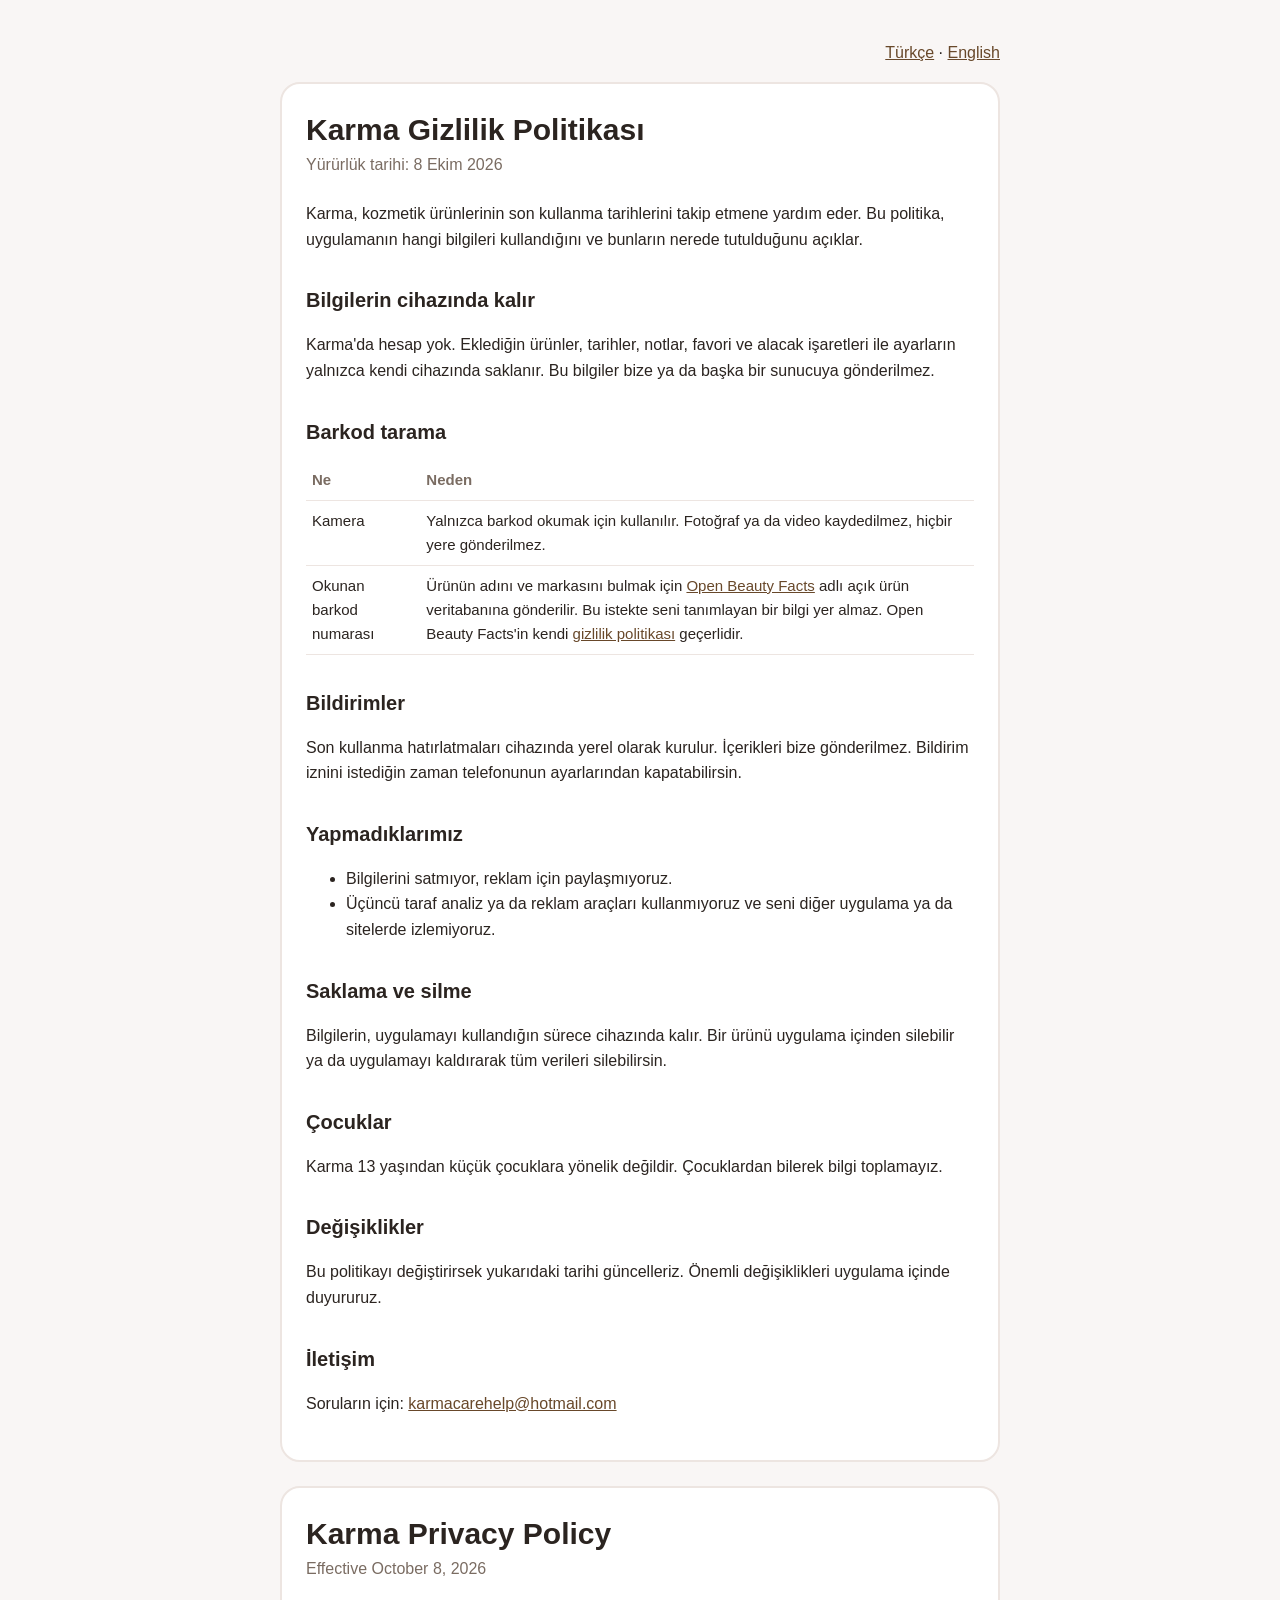
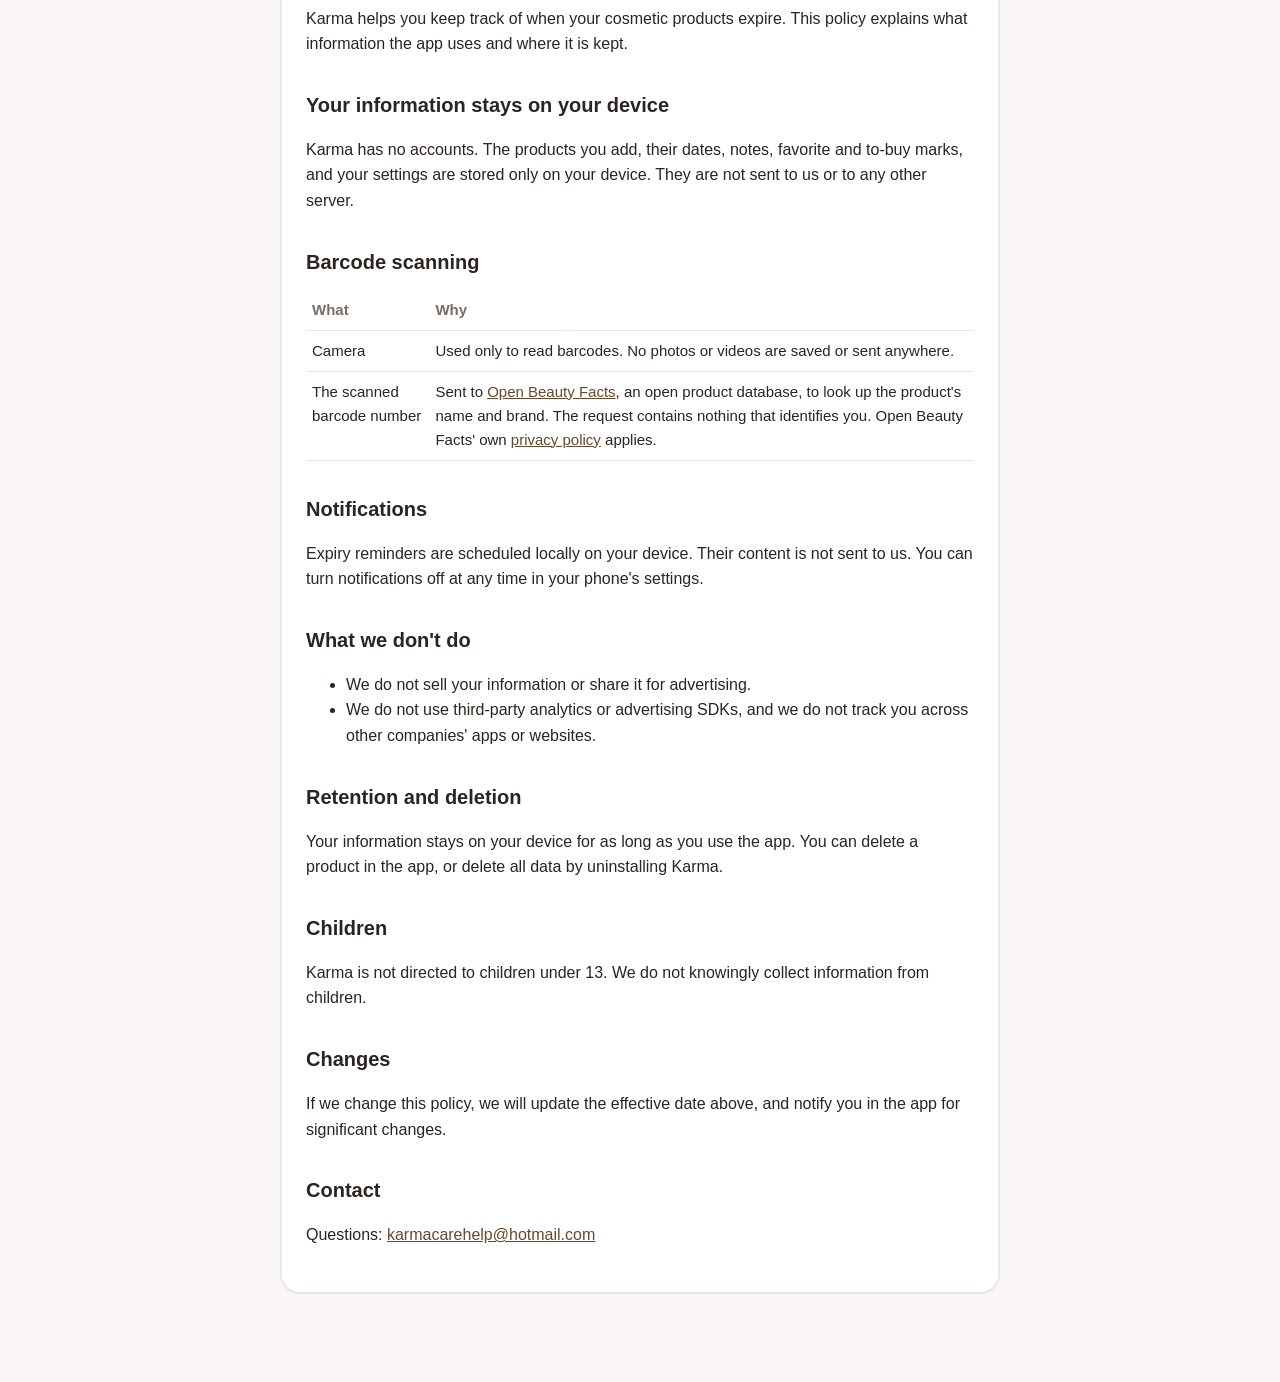
==== privacy.html @ 57e9ef70 "Add Karma privacy policy and support pages" ====
<!doctype html>
<html lang="tr">
<head>
<meta charset="utf-8">
<meta name="viewport" content="width=device-width, initial-scale=1">
<title>Karma Privacy Policy</title>
<link rel="stylesheet" href="style.css">
</head>
<body>
<main>
<p class="lang"><a href="#tr">Türkçe</a> · <a href="#en">English</a></p>

<article id="tr" lang="tr">
<h1>Karma Gizlilik Politikası</h1>
<p class="meta">Yürürlük tarihi: 8 Ekim 2026</p>

<p>Karma, kozmetik ürünlerinin son kullanma tarihlerini takip etmene yardım eder. Bu politika, uygulamanın hangi bilgileri kullandığını ve bunların nerede tutulduğunu açıklar.</p>

<h2>Bilgilerin cihazında kalır</h2>
<p>Karma'da hesap yok. Eklediğin ürünler, tarihler, notlar, favori ve alacak işaretleri ile ayarların yalnızca kendi cihazında saklanır. Bu bilgiler bize ya da başka bir sunucuya gönderilmez.</p>

<h2>Barkod tarama</h2>
<table>
  <tr><th>Ne</th><th>Neden</th></tr>
  <tr><td>Kamera</td><td>Yalnızca barkod okumak için kullanılır. Fotoğraf ya da video kaydedilmez, hiçbir yere gönderilmez.</td></tr>
  <tr><td>Okunan barkod numarası</td><td>Ürünün adını ve markasını bulmak için <a href="https://world.openbeautyfacts.org">Open Beauty Facts</a> adlı açık ürün veritabanına gönderilir. Bu istekte seni tanımlayan bir bilgi yer almaz. Open Beauty Facts'in kendi <a href="https://world.openbeautyfacts.org/privacy">gizlilik politikası</a> geçerlidir.</td></tr>
</table>

<h2>Bildirimler</h2>
<p>Son kullanma hatırlatmaları cihazında yerel olarak kurulur. İçerikleri bize gönderilmez. Bildirim iznini istediğin zaman telefonunun ayarlarından kapatabilirsin.</p>

<h2>Yapmadıklarımız</h2>
<ul>
  <li>Bilgilerini satmıyor, reklam için paylaşmıyoruz.</li>
  <li>Üçüncü taraf analiz ya da reklam araçları kullanmıyoruz ve seni diğer uygulama ya da sitelerde izlemiyoruz.</li>
</ul>

<h2>Saklama ve silme</h2>
<p>Bilgilerin, uygulamayı kullandığın sürece cihazında kalır. Bir ürünü uygulama içinden silebilir ya da uygulamayı kaldırarak tüm verileri silebilirsin.</p>

<h2>Çocuklar</h2>
<p>Karma 13 yaşından küçük çocuklara yönelik değildir. Çocuklardan bilerek bilgi toplamayız.</p>

<h2>Değişiklikler</h2>
<p>Bu politikayı değiştirirsek yukarıdaki tarihi güncelleriz. Önemli değişiklikleri uygulama içinde duyururuz.</p>

<h2>İletişim</h2>
<p>Soruların için: <a href="mailto:karmacarehelp@hotmail.com">karmacarehelp@hotmail.com</a></p>
</article>

<article id="en" lang="en">
<h1>Karma Privacy Policy</h1>
<p class="meta">Effective October 8, 2026</p>

<p>Karma helps you keep track of when your cosmetic products expire. This policy explains what information the app uses and where it is kept.</p>

<h2>Your information stays on your device</h2>
<p>Karma has no accounts. The products you add, their dates, notes, favorite and to-buy marks, and your settings are stored only on your device. They are not sent to us or to any other server.</p>

<h2>Barcode scanning</h2>
<table>
  <tr><th>What</th><th>Why</th></tr>
  <tr><td>Camera</td><td>Used only to read barcodes. No photos or videos are saved or sent anywhere.</td></tr>
  <tr><td>The scanned barcode number</td><td>Sent to <a href="https://world.openbeautyfacts.org">Open Beauty Facts</a>, an open product database, to look up the product's name and brand. The request contains nothing that identifies you. Open Beauty Facts' own <a href="https://world.openbeautyfacts.org/privacy">privacy policy</a> applies.</td></tr>
</table>

<h2>Notifications</h2>
<p>Expiry reminders are scheduled locally on your device. Their content is not sent to us. You can turn notifications off at any time in your phone's settings.</p>

<h2>What we don't do</h2>
<ul>
  <li>We do not sell your information or share it for advertising.</li>
  <li>We do not use third-party analytics or advertising SDKs, and we do not track you across other companies' apps or websites.</li>
</ul>

<h2>Retention and deletion</h2>
<p>Your information stays on your device for as long as you use the app. You can delete a product in the app, or delete all data by uninstalling Karma.</p>

<h2>Children</h2>
<p>Karma is not directed to children under 13. We do not knowingly collect information from children.</p>

<h2>Changes</h2>
<p>If we change this policy, we will update the effective date above, and notify you in the app for significant changes.</p>

<h2>Contact</h2>
<p>Questions: <a href="mailto:karmacarehelp@hotmail.com">karmacarehelp@hotmail.com</a></p>
</article>
</main>
</body>
</html>
---- style.css ----
:root { --ink: #2B2420; --muted: #7A6C62; --accent: #68482A; --bg: #F9F6F5; --card: #FFFFFF; --border: #EDE5E1; }
@media (prefers-color-scheme: dark) {
  :root { --ink: #F3EEEA; --muted: #B5A79C; --accent: #D7A9A8; --bg: #1A1614; --card: #241F1C; --border: #362F2B; }
}
body { margin: 0; background: var(--bg); color: var(--ink); font: 16px/1.6 -apple-system, BlinkMacSystemFont, "Segoe UI", sans-serif; }
main { max-width: 720px; margin: 0 auto; padding: 40px 16px 64px; }
article { background: var(--card); border: 2px solid var(--border); border-radius: 20px; padding: 28px 24px; margin-bottom: 24px; }
h1 { font-size: 30px; line-height: 1.2; margin: 0 0 4px; }
h2 { font-size: 20px; margin: 32px 0 8px; }
p, li { color: var(--ink); }
.meta { color: var(--muted); margin: 0 0 24px; }
.lang { text-align: right; margin: 0 0 16px; }
a { color: var(--accent); }
table { width: 100%; border-collapse: collapse; margin: 12px 0; font-size: 15px; }
th, td { text-align: left; vertical-align: top; padding: 8px 6px; border-bottom: 1px solid var(--border); }
th { color: var(--muted); font-weight: 600; }
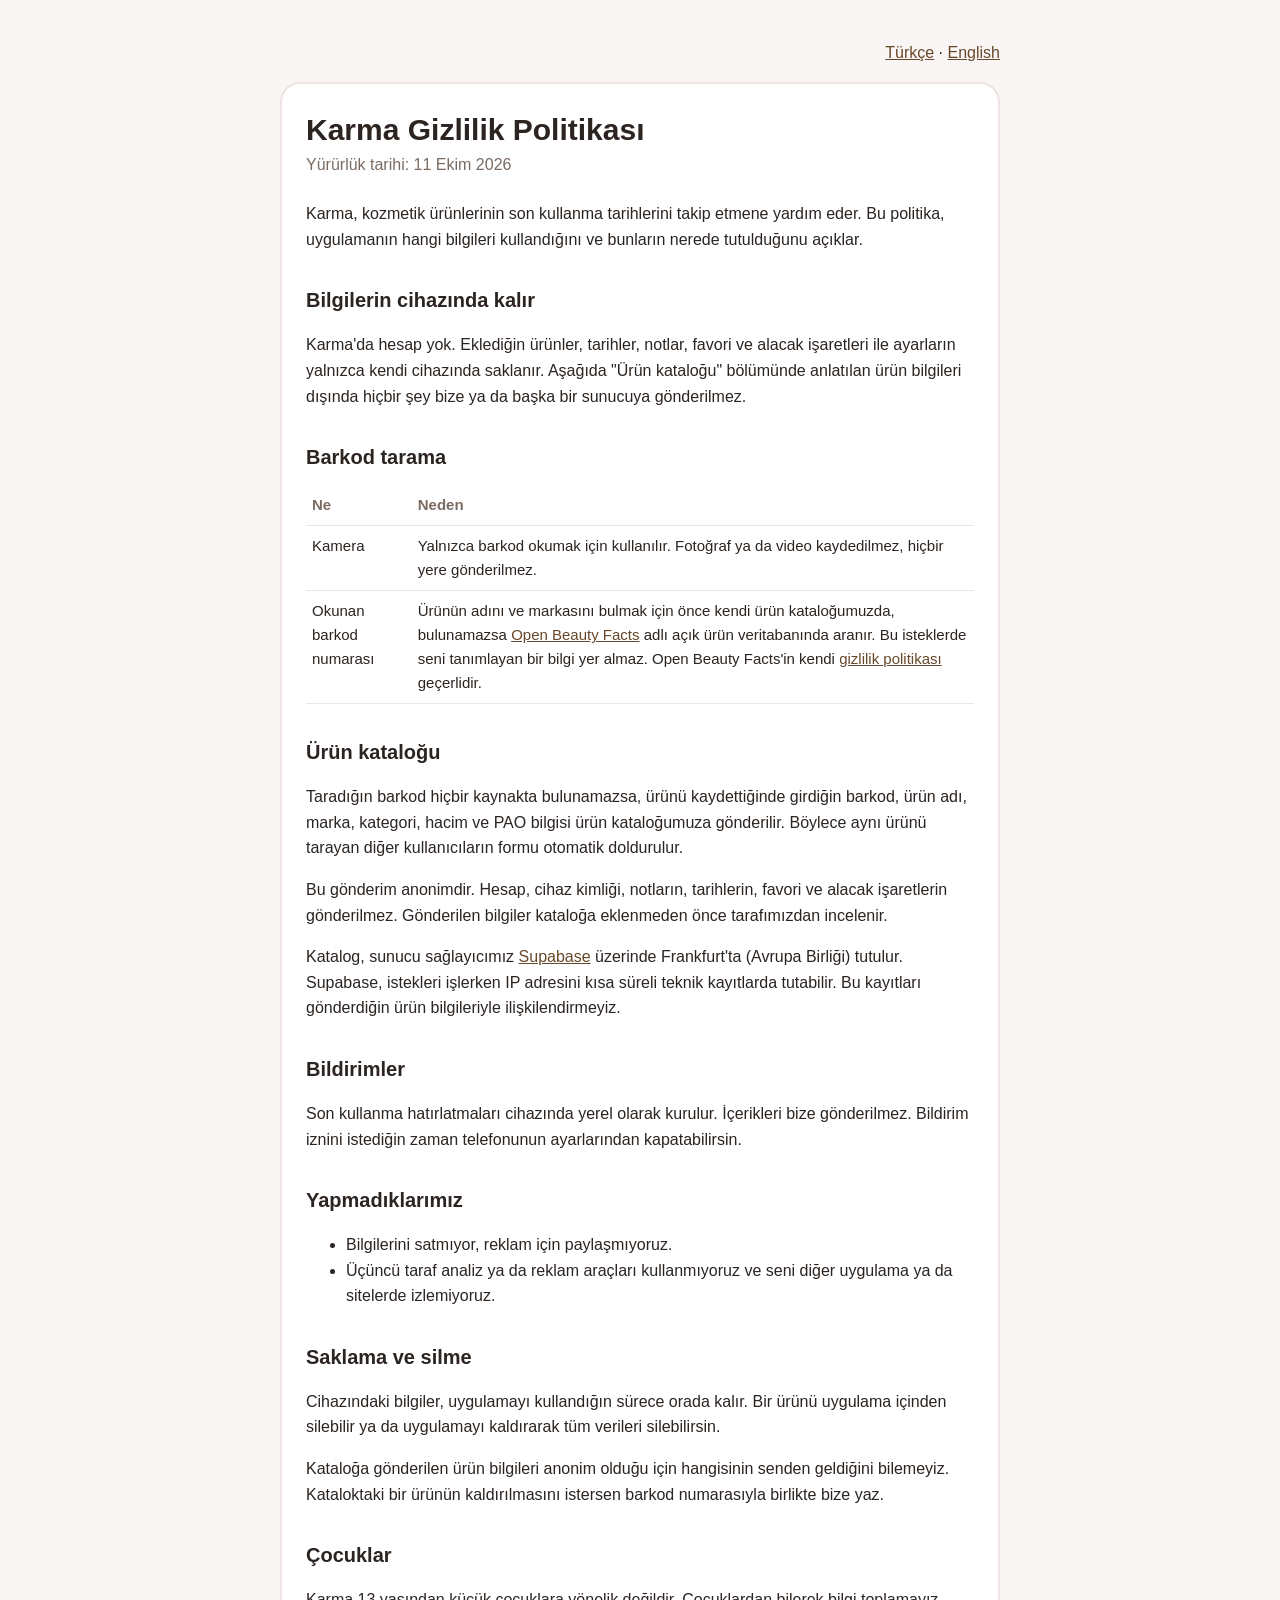
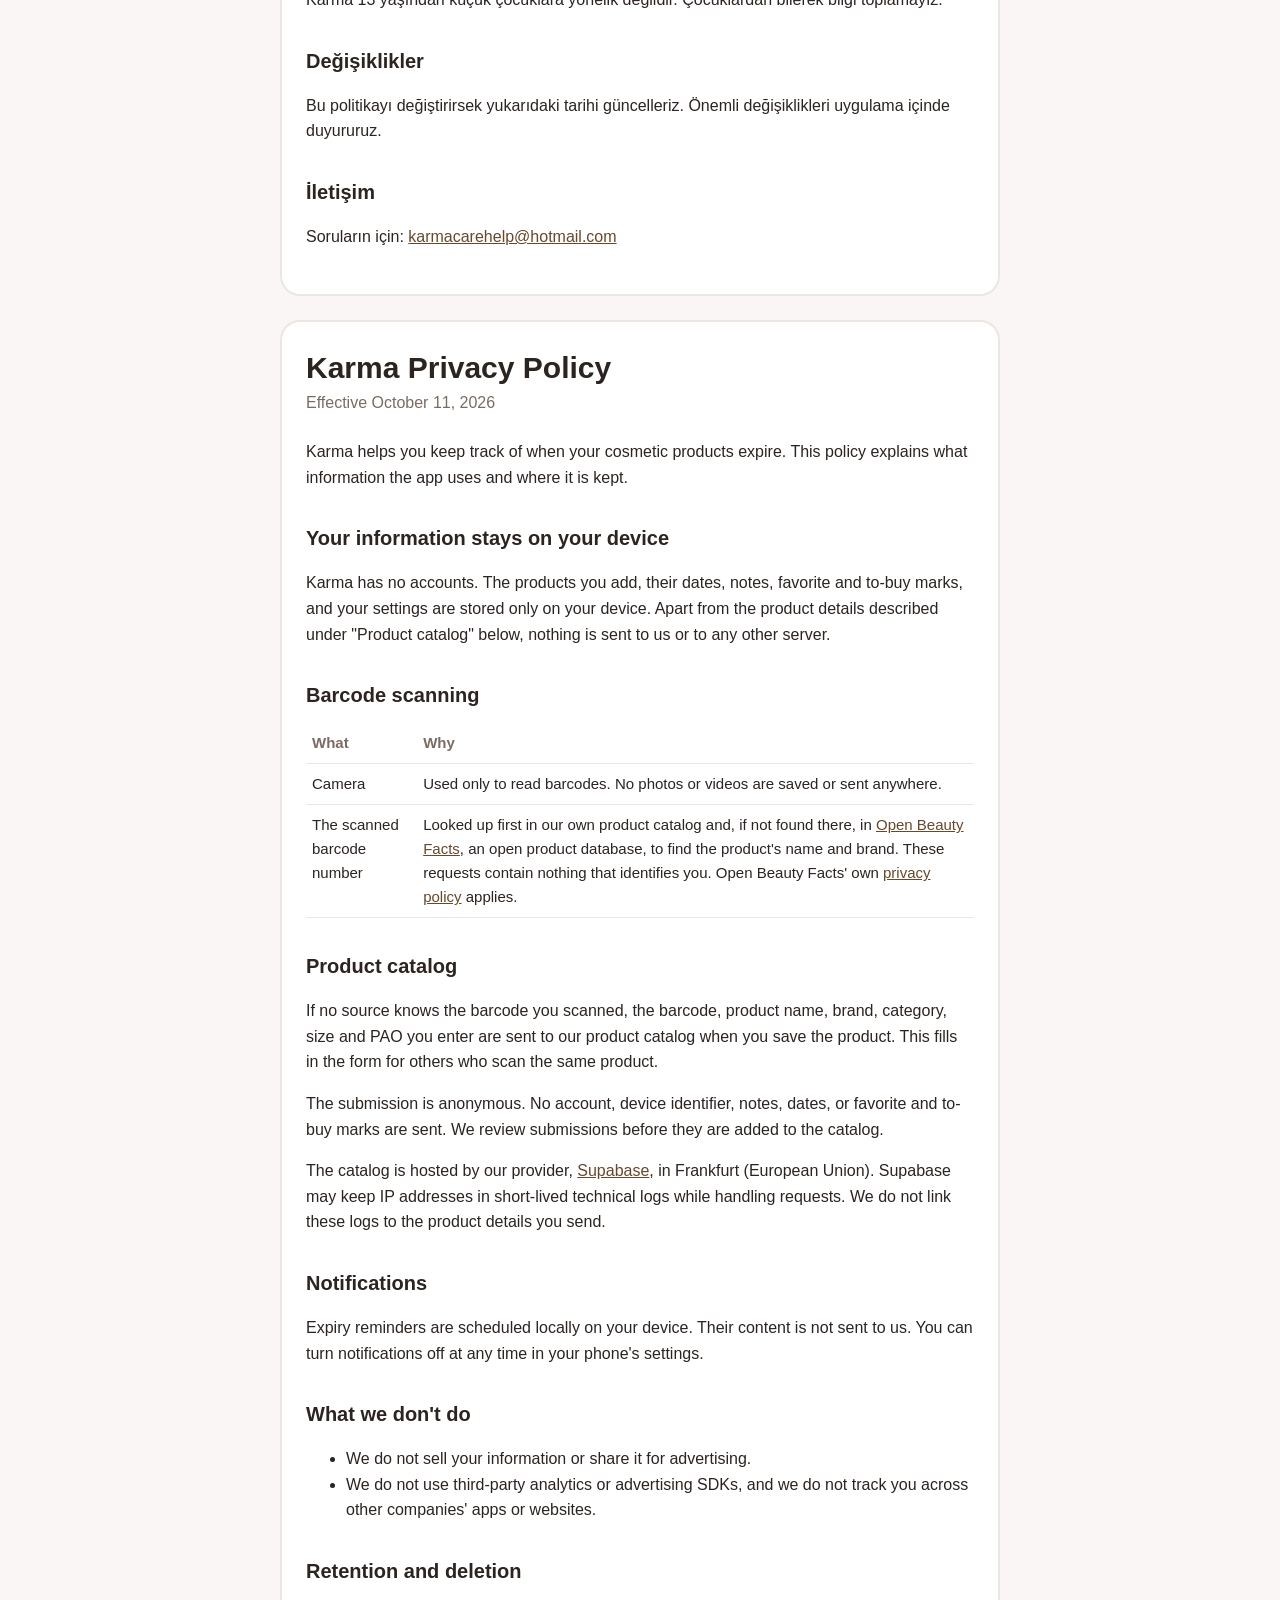
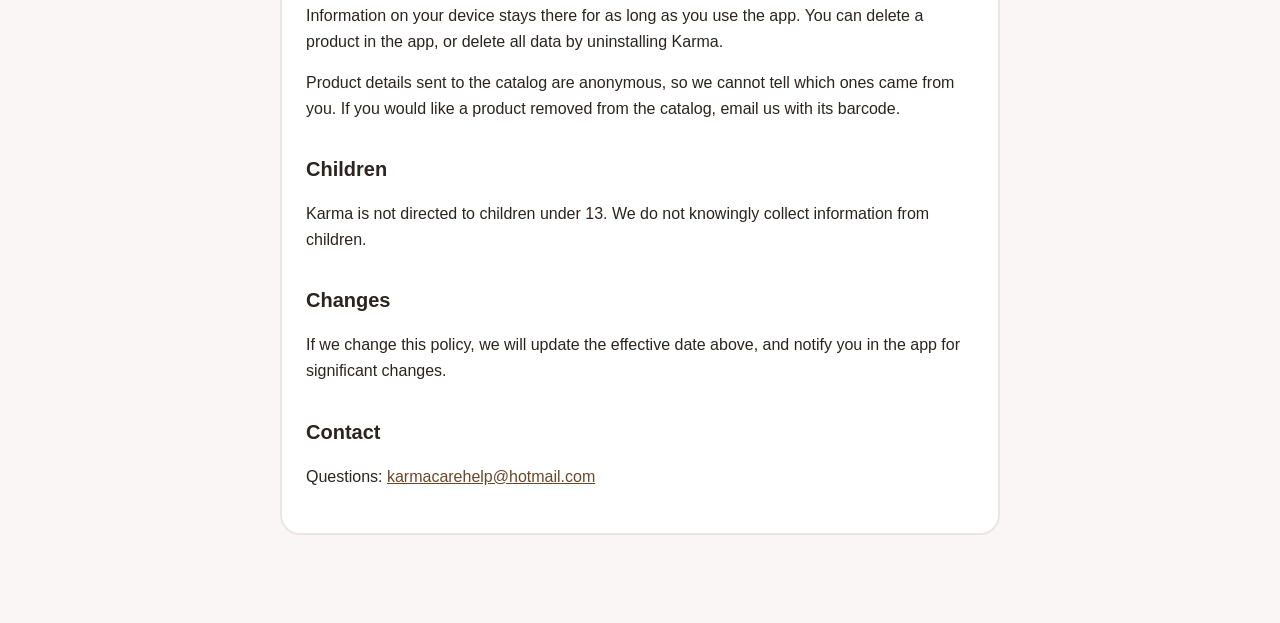
==== commit eeabbce0: "Describe the product catalog and anonymous submissions" ====
--- a/privacy.html
+++ b/privacy.html
@@ -12,19 +12,24 @@
 
 <article id="tr" lang="tr">
 <h1>Karma Gizlilik Politikası</h1>
-<p class="meta">Yürürlük tarihi: 8 Ekim 2026</p>
+<p class="meta">Yürürlük tarihi: 11 Ekim 2026</p>
 
 <p>Karma, kozmetik ürünlerinin son kullanma tarihlerini takip etmene yardım eder. Bu politika, uygulamanın hangi bilgileri kullandığını ve bunların nerede tutulduğunu açıklar.</p>
 
 <h2>Bilgilerin cihazında kalır</h2>
-<p>Karma'da hesap yok. Eklediğin ürünler, tarihler, notlar, favori ve alacak işaretleri ile ayarların yalnızca kendi cihazında saklanır. Bu bilgiler bize ya da başka bir sunucuya gönderilmez.</p>
+<p>Karma'da hesap yok. Eklediğin ürünler, tarihler, notlar, favori ve alacak işaretleri ile ayarların yalnızca kendi cihazında saklanır. Aşağıda "Ürün kataloğu" bölümünde anlatılan ürün bilgileri dışında hiçbir şey bize ya da başka bir sunucuya gönderilmez.</p>
 
 <h2>Barkod tarama</h2>
 <table>
   <tr><th>Ne</th><th>Neden</th></tr>
   <tr><td>Kamera</td><td>Yalnızca barkod okumak için kullanılır. Fotoğraf ya da video kaydedilmez, hiçbir yere gönderilmez.</td></tr>
-  <tr><td>Okunan barkod numarası</td><td>Ürünün adını ve markasını bulmak için <a href="https://world.openbeautyfacts.org">Open Beauty Facts</a> adlı açık ürün veritabanına gönderilir. Bu istekte seni tanımlayan bir bilgi yer almaz. Open Beauty Facts'in kendi <a href="https://world.openbeautyfacts.org/privacy">gizlilik politikası</a> geçerlidir.</td></tr>
+  <tr><td>Okunan barkod numarası</td><td>Ürünün adını ve markasını bulmak için önce kendi ürün kataloğumuzda, bulunamazsa <a href="https://world.openbeautyfacts.org">Open Beauty Facts</a> adlı açık ürün veritabanında aranır. Bu isteklerde seni tanımlayan bir bilgi yer almaz. Open Beauty Facts'in kendi <a href="https://world.openbeautyfacts.org/privacy">gizlilik politikası</a> geçerlidir.</td></tr>
 </table>
+
+<h2>Ürün kataloğu</h2>
+<p>Taradığın barkod hiçbir kaynakta bulunamazsa, ürünü kaydettiğinde girdiğin barkod, ürün adı, marka, kategori, hacim ve PAO bilgisi ürün kataloğumuza gönderilir. Böylece aynı ürünü tarayan diğer kullanıcıların formu otomatik doldurulur.</p>
+<p>Bu gönderim anonimdir. Hesap, cihaz kimliği, notların, tarihlerin, favori ve alacak işaretlerin gönderilmez. Gönderilen bilgiler kataloğa eklenmeden önce tarafımızdan incelenir.</p>
+<p>Katalog, sunucu sağlayıcımız <a href="https://supabase.com">Supabase</a> üzerinde Frankfurt'ta (Avrupa Birliği) tutulur. Supabase, istekleri işlerken IP adresini kısa süreli teknik kayıtlarda tutabilir. Bu kayıtları gönderdiğin ürün bilgileriyle ilişkilendirmeyiz.</p>
 
 <h2>Bildirimler</h2>
 <p>Son kullanma hatırlatmaları cihazında yerel olarak kurulur. İçerikleri bize gönderilmez. Bildirim iznini istediğin zaman telefonunun ayarlarından kapatabilirsin.</p>
@@ -36,7 +41,8 @@
 </ul>
 
 <h2>Saklama ve silme</h2>
-<p>Bilgilerin, uygulamayı kullandığın sürece cihazında kalır. Bir ürünü uygulama içinden silebilir ya da uygulamayı kaldırarak tüm verileri silebilirsin.</p>
+<p>Cihazındaki bilgiler, uygulamayı kullandığın sürece orada kalır. Bir ürünü uygulama içinden silebilir ya da uygulamayı kaldırarak tüm verileri silebilirsin.</p>
+<p>Kataloğa gönderilen ürün bilgileri anonim olduğu için hangisinin senden geldiğini bilemeyiz. Kataloktaki bir ürünün kaldırılmasını istersen barkod numarasıyla birlikte bize yaz.</p>
 
 <h2>Çocuklar</h2>
 <p>Karma 13 yaşından küçük çocuklara yönelik değildir. Çocuklardan bilerek bilgi toplamayız.</p>
@@ -50,19 +56,24 @@
 
 <article id="en" lang="en">
 <h1>Karma Privacy Policy</h1>
-<p class="meta">Effective October 8, 2026</p>
+<p class="meta">Effective October 11, 2026</p>
 
 <p>Karma helps you keep track of when your cosmetic products expire. This policy explains what information the app uses and where it is kept.</p>
 
 <h2>Your information stays on your device</h2>
-<p>Karma has no accounts. The products you add, their dates, notes, favorite and to-buy marks, and your settings are stored only on your device. They are not sent to us or to any other server.</p>
+<p>Karma has no accounts. The products you add, their dates, notes, favorite and to-buy marks, and your settings are stored only on your device. Apart from the product details described under "Product catalog" below, nothing is sent to us or to any other server.</p>
 
 <h2>Barcode scanning</h2>
 <table>
   <tr><th>What</th><th>Why</th></tr>
   <tr><td>Camera</td><td>Used only to read barcodes. No photos or videos are saved or sent anywhere.</td></tr>
-  <tr><td>The scanned barcode number</td><td>Sent to <a href="https://world.openbeautyfacts.org">Open Beauty Facts</a>, an open product database, to look up the product's name and brand. The request contains nothing that identifies you. Open Beauty Facts' own <a href="https://world.openbeautyfacts.org/privacy">privacy policy</a> applies.</td></tr>
+  <tr><td>The scanned barcode number</td><td>Looked up first in our own product catalog and, if not found there, in <a href="https://world.openbeautyfacts.org">Open Beauty Facts</a>, an open product database, to find the product's name and brand. These requests contain nothing that identifies you. Open Beauty Facts' own <a href="https://world.openbeautyfacts.org/privacy">privacy policy</a> applies.</td></tr>
 </table>
+
+<h2>Product catalog</h2>
+<p>If no source knows the barcode you scanned, the barcode, product name, brand, category, size and PAO you enter are sent to our product catalog when you save the product. This fills in the form for others who scan the same product.</p>
+<p>The submission is anonymous. No account, device identifier, notes, dates, or favorite and to-buy marks are sent. We review submissions before they are added to the catalog.</p>
+<p>The catalog is hosted by our provider, <a href="https://supabase.com">Supabase</a>, in Frankfurt (European Union). Supabase may keep IP addresses in short-lived technical logs while handling requests. We do not link these logs to the product details you send.</p>
 
 <h2>Notifications</h2>
 <p>Expiry reminders are scheduled locally on your device. Their content is not sent to us. You can turn notifications off at any time in your phone's settings.</p>
@@ -74,7 +85,8 @@
 </ul>
 
 <h2>Retention and deletion</h2>
-<p>Your information stays on your device for as long as you use the app. You can delete a product in the app, or delete all data by uninstalling Karma.</p>
+<p>Information on your device stays there for as long as you use the app. You can delete a product in the app, or delete all data by uninstalling Karma.</p>
+<p>Product details sent to the catalog are anonymous, so we cannot tell which ones came from you. If you would like a product removed from the catalog, email us with its barcode.</p>
 
 <h2>Children</h2>
 <p>Karma is not directed to children under 13. We do not knowingly collect information from children.</p>
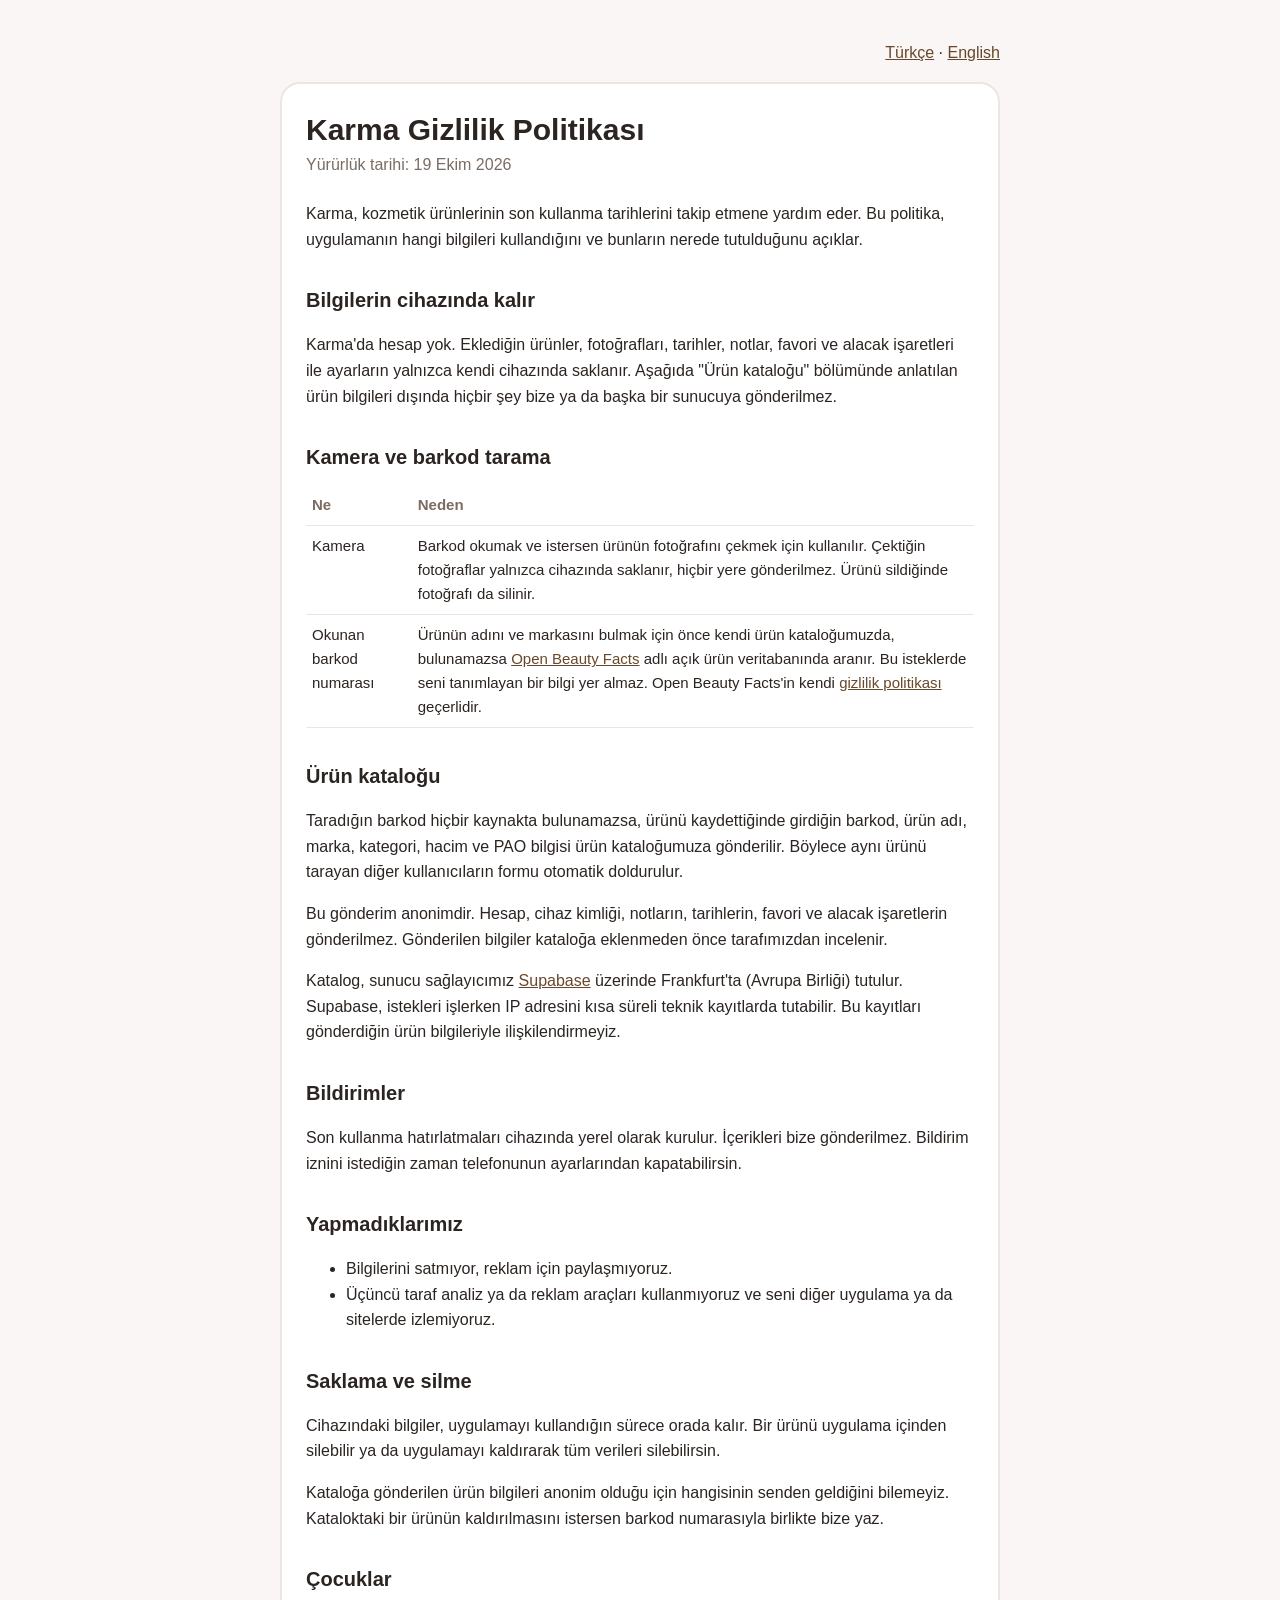
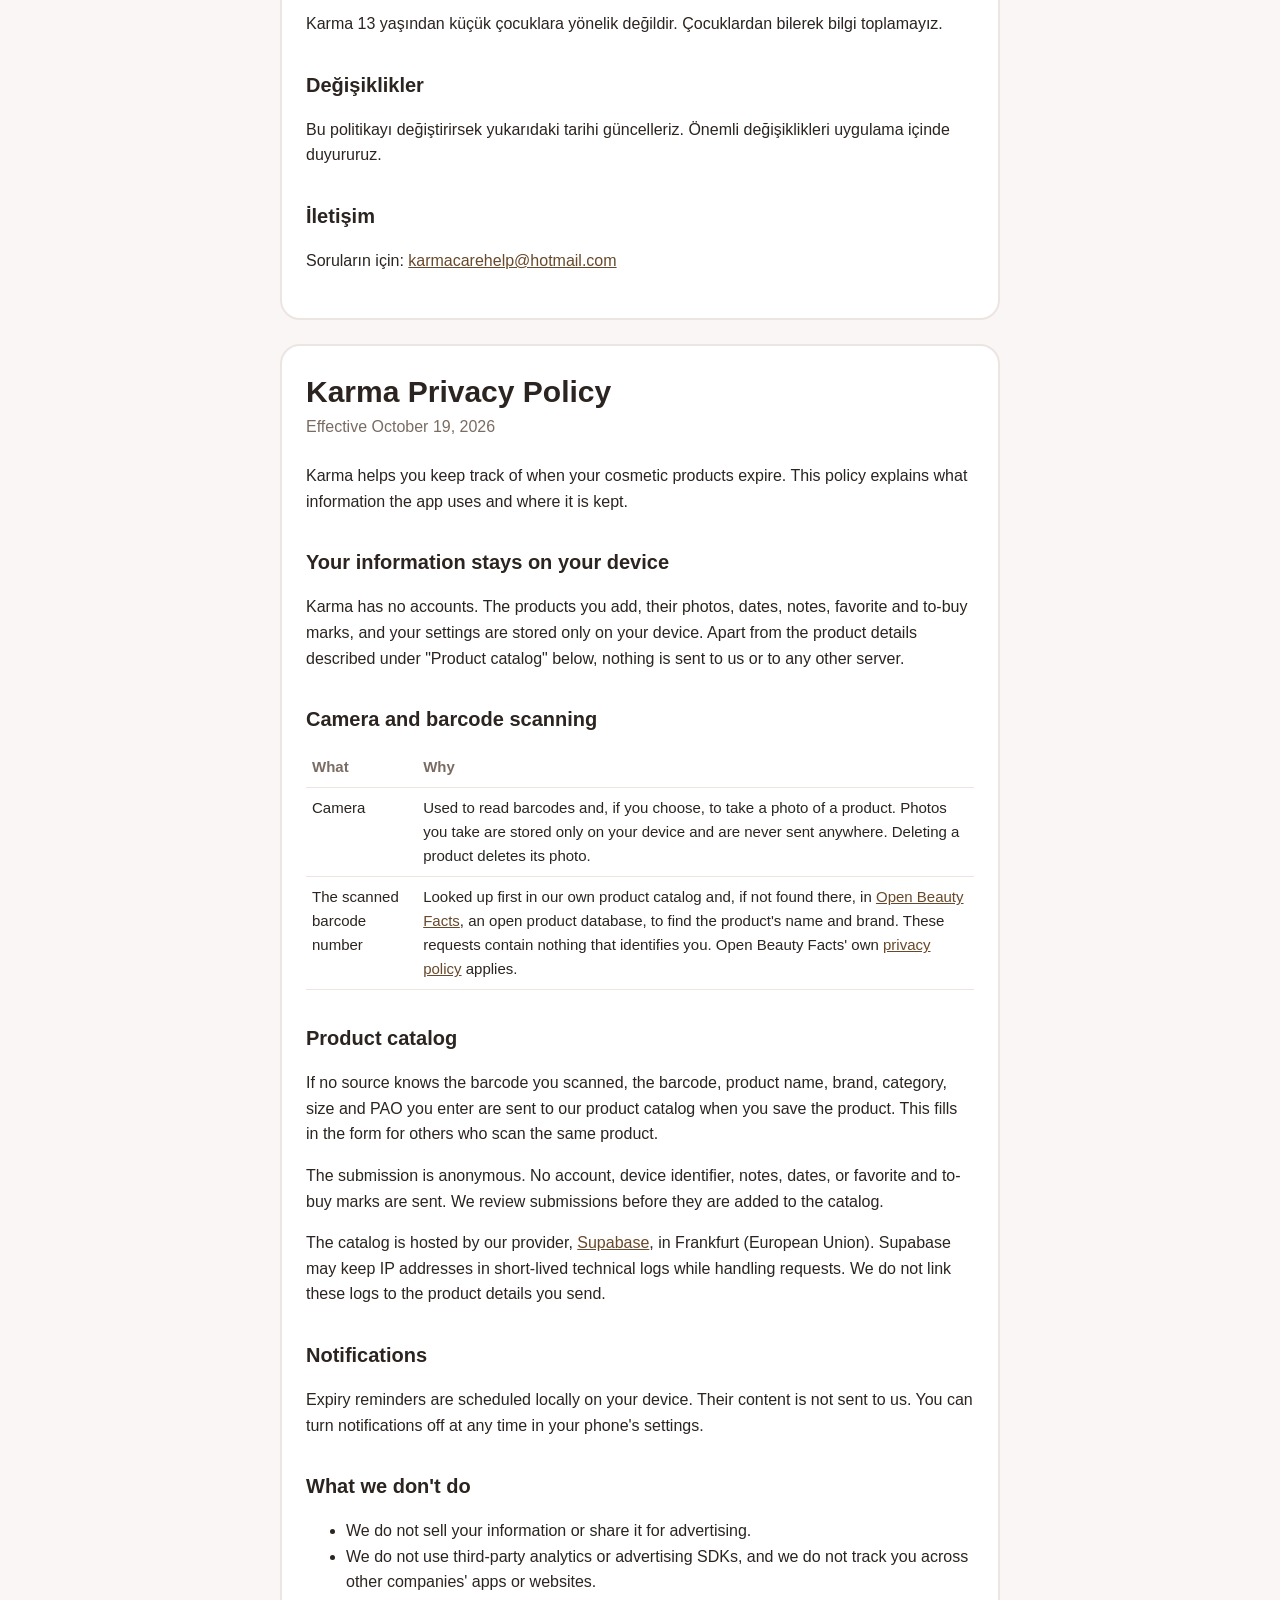
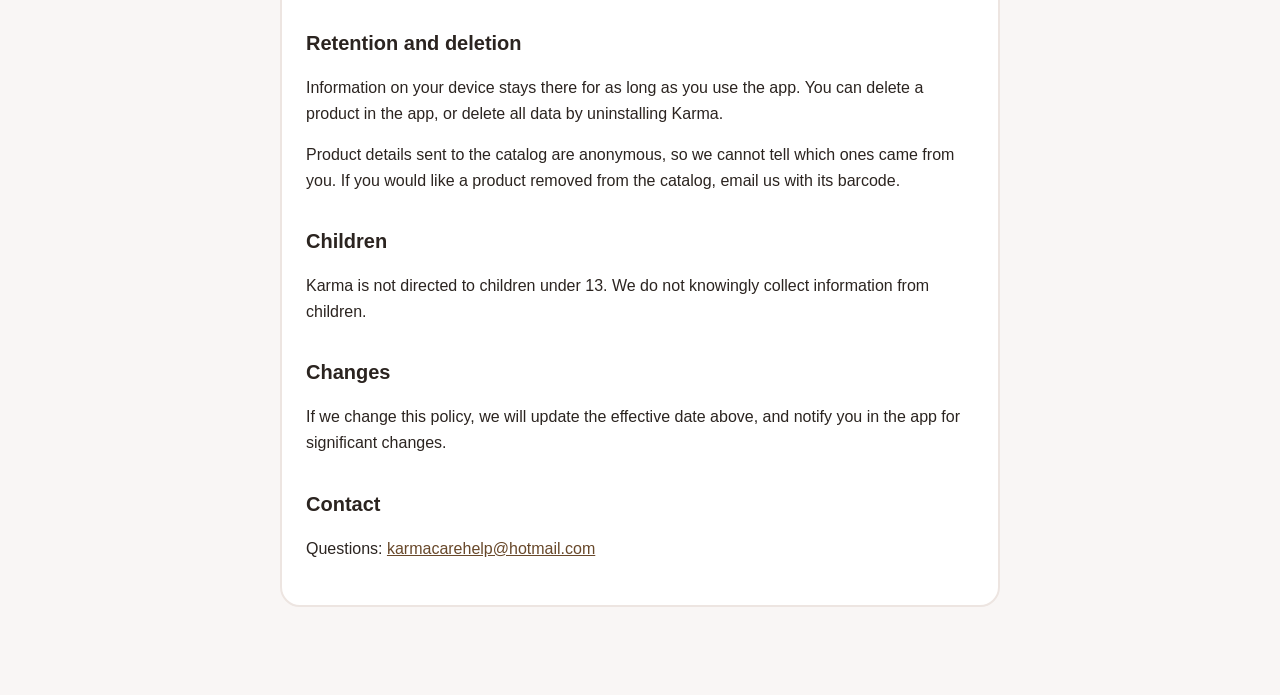
==== commit c24298d6: "Describe product photos taken with the camera" ====
--- a/privacy.html
+++ b/privacy.html
@@ -12,17 +12,17 @@
 
 <article id="tr" lang="tr">
 <h1>Karma Gizlilik Politikası</h1>
-<p class="meta">Yürürlük tarihi: 11 Ekim 2026</p>
+<p class="meta">Yürürlük tarihi: 19 Ekim 2026</p>
 
 <p>Karma, kozmetik ürünlerinin son kullanma tarihlerini takip etmene yardım eder. Bu politika, uygulamanın hangi bilgileri kullandığını ve bunların nerede tutulduğunu açıklar.</p>
 
 <h2>Bilgilerin cihazında kalır</h2>
-<p>Karma'da hesap yok. Eklediğin ürünler, tarihler, notlar, favori ve alacak işaretleri ile ayarların yalnızca kendi cihazında saklanır. Aşağıda "Ürün kataloğu" bölümünde anlatılan ürün bilgileri dışında hiçbir şey bize ya da başka bir sunucuya gönderilmez.</p>
+<p>Karma'da hesap yok. Eklediğin ürünler, fotoğrafları, tarihler, notlar, favori ve alacak işaretleri ile ayarların yalnızca kendi cihazında saklanır. Aşağıda "Ürün kataloğu" bölümünde anlatılan ürün bilgileri dışında hiçbir şey bize ya da başka bir sunucuya gönderilmez.</p>
 
-<h2>Barkod tarama</h2>
+<h2>Kamera ve barkod tarama</h2>
 <table>
   <tr><th>Ne</th><th>Neden</th></tr>
-  <tr><td>Kamera</td><td>Yalnızca barkod okumak için kullanılır. Fotoğraf ya da video kaydedilmez, hiçbir yere gönderilmez.</td></tr>
+  <tr><td>Kamera</td><td>Barkod okumak ve istersen ürünün fotoğrafını çekmek için kullanılır. Çektiğin fotoğraflar yalnızca cihazında saklanır, hiçbir yere gönderilmez. Ürünü sildiğinde fotoğrafı da silinir.</td></tr>
   <tr><td>Okunan barkod numarası</td><td>Ürünün adını ve markasını bulmak için önce kendi ürün kataloğumuzda, bulunamazsa <a href="https://world.openbeautyfacts.org">Open Beauty Facts</a> adlı açık ürün veritabanında aranır. Bu isteklerde seni tanımlayan bir bilgi yer almaz. Open Beauty Facts'in kendi <a href="https://world.openbeautyfacts.org/privacy">gizlilik politikası</a> geçerlidir.</td></tr>
 </table>
 
@@ -56,17 +56,17 @@
 
 <article id="en" lang="en">
 <h1>Karma Privacy Policy</h1>
-<p class="meta">Effective October 11, 2026</p>
+<p class="meta">Effective October 19, 2026</p>
 
 <p>Karma helps you keep track of when your cosmetic products expire. This policy explains what information the app uses and where it is kept.</p>
 
 <h2>Your information stays on your device</h2>
-<p>Karma has no accounts. The products you add, their dates, notes, favorite and to-buy marks, and your settings are stored only on your device. Apart from the product details described under "Product catalog" below, nothing is sent to us or to any other server.</p>
+<p>Karma has no accounts. The products you add, their photos, dates, notes, favorite and to-buy marks, and your settings are stored only on your device. Apart from the product details described under "Product catalog" below, nothing is sent to us or to any other server.</p>
 
-<h2>Barcode scanning</h2>
+<h2>Camera and barcode scanning</h2>
 <table>
   <tr><th>What</th><th>Why</th></tr>
-  <tr><td>Camera</td><td>Used only to read barcodes. No photos or videos are saved or sent anywhere.</td></tr>
+  <tr><td>Camera</td><td>Used to read barcodes and, if you choose, to take a photo of a product. Photos you take are stored only on your device and are never sent anywhere. Deleting a product deletes its photo.</td></tr>
   <tr><td>The scanned barcode number</td><td>Looked up first in our own product catalog and, if not found there, in <a href="https://world.openbeautyfacts.org">Open Beauty Facts</a>, an open product database, to find the product's name and brand. These requests contain nothing that identifies you. Open Beauty Facts' own <a href="https://world.openbeautyfacts.org/privacy">privacy policy</a> applies.</td></tr>
 </table>
 
